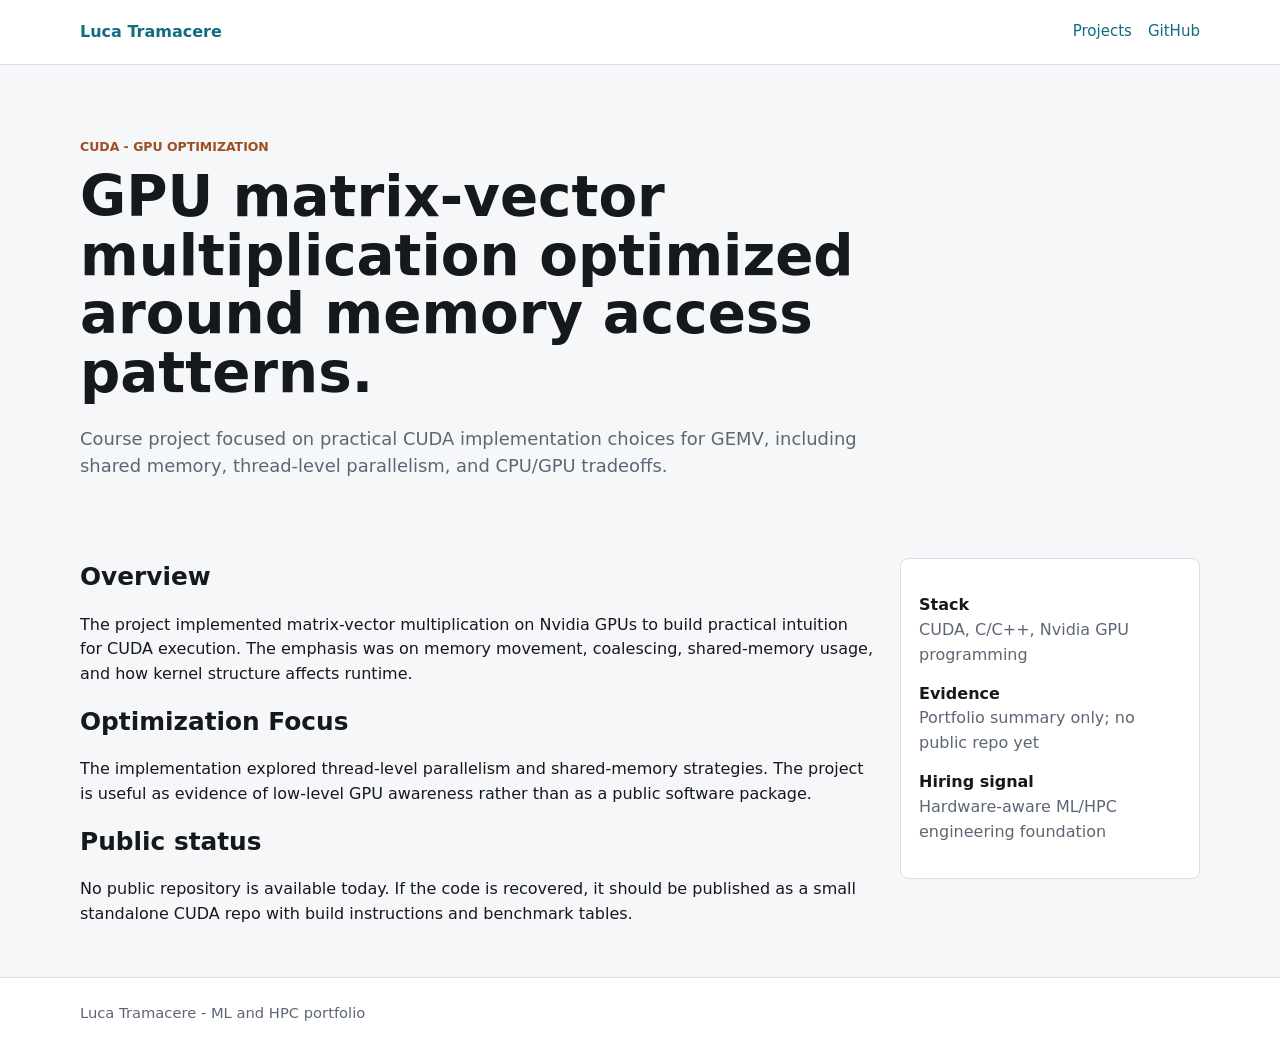
==== projects/gemv-cuda.html @ 8af12b03 "Create GitHub Pages portfolio" ====
<!doctype html>
<html lang="en">
  <head>
    <meta charset="utf-8">
    <meta name="viewport" content="width=device-width, initial-scale=1">
    <title>GEMV with CUDA - Luca Tramacere</title>
    <link rel="stylesheet" href="../styles.css">
  </head>
  <body>
    <header class="site-header"><nav class="nav"><a class="brand" href="../">Luca Tramacere</a><div class="nav-links"><a href="../#projects">Projects</a><a href="https://github.com/trama00">GitHub</a></div></nav></header>
    <main class="wrap">
      <section class="hero">
        <p class="eyebrow">CUDA - GPU optimization</p>
        <h1>GPU matrix-vector multiplication optimized around memory access patterns.</h1>
        <p class="lead">Course project focused on practical CUDA implementation choices for GEMV, including shared memory, thread-level parallelism, and CPU/GPU tradeoffs.</p>
      </section>
      <section class="project-layout">
        <article>
          <h2>Overview</h2>
          <p>The project implemented matrix-vector multiplication on Nvidia GPUs to build practical intuition for CUDA execution. The emphasis was on memory movement, coalescing, shared-memory usage, and how kernel structure affects runtime.</p>
          <h2>Optimization Focus</h2>
          <p>The implementation explored thread-level parallelism and shared-memory strategies. The project is useful as evidence of low-level GPU awareness rather than as a public software package.</p>
          <h2>Public status</h2>
          <p>No public repository is available today. If the code is recovered, it should be published as a small standalone CUDA repo with build instructions and benchmark tables.</p>
        </article>
        <aside class="facts">
          <dl>
            <dt>Stack</dt><dd>CUDA, C/C++, Nvidia GPU programming</dd>
            <dt>Evidence</dt><dd>Portfolio summary only; no public repo yet</dd>
            <dt>Hiring signal</dt><dd>Hardware-aware ML/HPC engineering foundation</dd>
          </dl>
        </aside>
      </section>
    </main>
    <footer class="site-footer"><div class="wrap">Luca Tramacere - ML and HPC portfolio</div></footer>
  </body>
</html>
---- styles.css ----
:root {
  color-scheme: light;
  --bg: #f6f7f9;
  --panel: #ffffff;
  --ink: #15181d;
  --muted: #5c6675;
  --line: #d9dee7;
  --accent: #0f6c81;
  --accent-2: #9c4f20;
  --code: #eef3f6;
}

* {
  box-sizing: border-box;
}

body {
  margin: 0;
  background: var(--bg);
  color: var(--ink);
  font-family: Inter, ui-sans-serif, system-ui, -apple-system, BlinkMacSystemFont, "Segoe UI", sans-serif;
  line-height: 1.55;
}

a {
  color: var(--accent);
  text-decoration: none;
}

a:hover {
  text-decoration: underline;
}

.site-header,
.site-footer {
  border-bottom: 1px solid var(--line);
  background: var(--panel);
}

.site-footer {
  border-top: 1px solid var(--line);
  border-bottom: 0;
}

.nav,
.wrap {
  width: min(1120px, calc(100% - 40px));
  margin: 0 auto;
}

.nav {
  min-height: 64px;
  display: flex;
  align-items: center;
  justify-content: space-between;
  gap: 24px;
}

.brand {
  font-weight: 700;
  letter-spacing: 0;
}

.nav-links {
  display: flex;
  flex-wrap: wrap;
  gap: 16px;
  font-size: 0.94rem;
}

.hero {
  padding: 72px 0 44px;
}

.eyebrow {
  margin: 0 0 12px;
  color: var(--accent-2);
  font-weight: 700;
  text-transform: uppercase;
  font-size: 0.78rem;
}

h1 {
  max-width: 880px;
  margin: 0;
  font-size: clamp(2rem, 4.4vw, 4.1rem);
  line-height: 1.04;
  letter-spacing: 0;
}

.lead {
  max-width: 820px;
  color: var(--muted);
  font-size: 1.12rem;
  margin: 22px 0 0;
}

.actions {
  display: flex;
  flex-wrap: wrap;
  gap: 12px;
  margin-top: 28px;
}

.button {
  display: inline-flex;
  align-items: center;
  min-height: 42px;
  padding: 0 16px;
  border: 1px solid var(--line);
  background: var(--panel);
  color: var(--ink);
  font-weight: 650;
}

.button.primary {
  border-color: var(--accent);
  background: var(--accent);
  color: white;
}

section {
  padding: 34px 0;
}

.section-head {
  display: flex;
  justify-content: space-between;
  align-items: end;
  gap: 24px;
  border-top: 1px solid var(--line);
  padding-top: 28px;
  margin-bottom: 18px;
}

h2 {
  margin: 0;
  font-size: 1.55rem;
}

.section-note {
  max-width: 600px;
  margin: 0;
  color: var(--muted);
}

.grid {
  display: grid;
  grid-template-columns: repeat(2, minmax(0, 1fr));
  gap: 16px;
}

.card {
  background: var(--panel);
  border: 1px solid var(--line);
  border-radius: 8px;
  padding: 20px;
}

.card h3 {
  margin: 0 0 8px;
  font-size: 1.08rem;
}

.card p {
  margin: 0 0 12px;
  color: var(--muted);
}

.meta {
  display: flex;
  flex-wrap: wrap;
  gap: 8px;
  margin: 14px 0;
}

.tag {
  display: inline-flex;
  padding: 3px 8px;
  background: var(--code);
  border-radius: 999px;
  color: #33404d;
  font-size: 0.82rem;
}

.project-layout {
  display: grid;
  grid-template-columns: minmax(0, 1fr) 300px;
  gap: 26px;
  align-items: start;
}

.facts {
  background: var(--panel);
  border: 1px solid var(--line);
  border-radius: 8px;
  padding: 18px;
}

.facts dt {
  font-weight: 700;
}

.facts dd {
  margin: 0 0 14px;
  color: var(--muted);
}

pre,
code {
  background: var(--code);
}

code {
  padding: 2px 4px;
  border-radius: 4px;
}

footer .wrap {
  padding: 24px 0;
  color: var(--muted);
  font-size: 0.92rem;
}

@media (max-width: 760px) {
  .nav {
    align-items: flex-start;
    flex-direction: column;
    padding: 16px 0;
  }

  .grid,
  .project-layout {
    grid-template-columns: 1fr;
  }

  .section-head {
    display: block;
  }
}
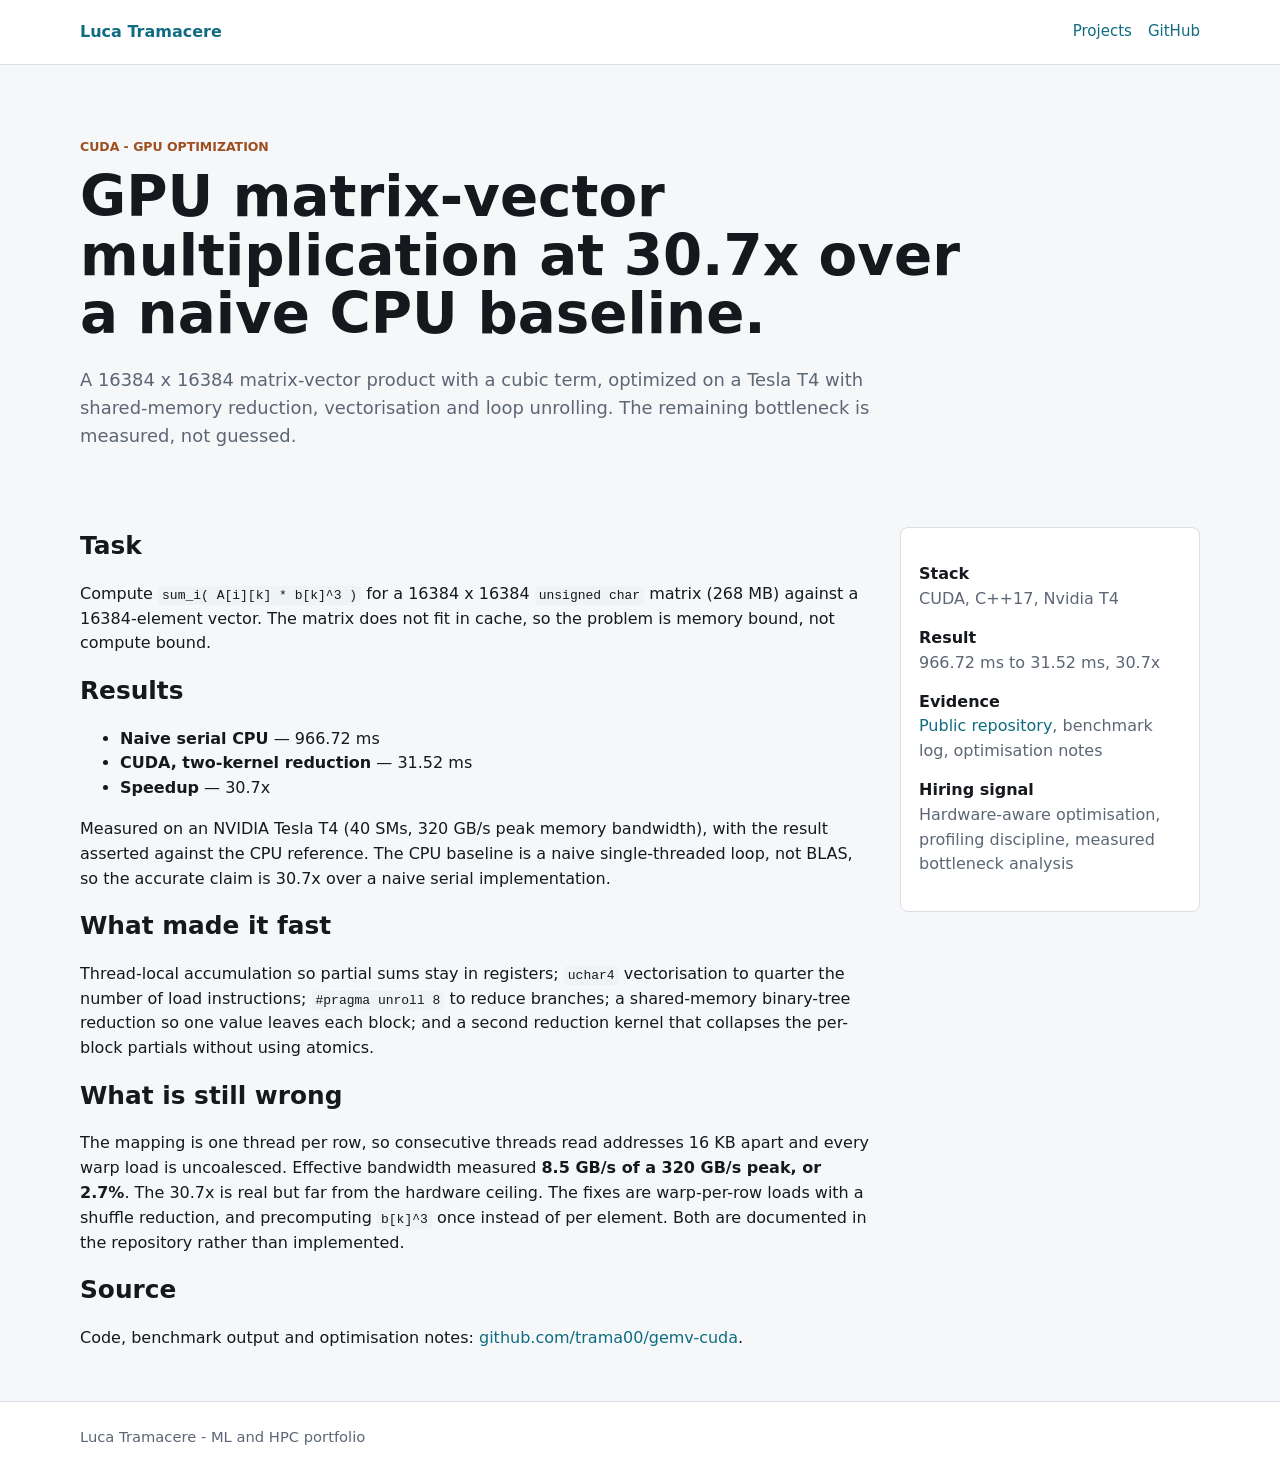
==== commit b54781e7: "Publish GEMV with CUDA: real benchmarks, public repo link The GPU optimisation project now has a pub" ====
--- a/projects/gemv-cuda.html
+++ b/projects/gemv-cuda.html
@@ -11,23 +11,33 @@
     <main class="wrap">
       <section class="hero">
         <p class="eyebrow">CUDA - GPU optimization</p>
-        <h1>GPU matrix-vector multiplication optimized around memory access patterns.</h1>
-        <p class="lead">Course project focused on practical CUDA implementation choices for GEMV, including shared memory, thread-level parallelism, and CPU/GPU tradeoffs.</p>
+        <h1>GPU matrix-vector multiplication at 30.7x over a naive CPU baseline.</h1>
+        <p class="lead">A 16384 x 16384 matrix-vector product with a cubic term, optimized on a Tesla T4 with shared-memory reduction, vectorisation and loop unrolling. The remaining bottleneck is measured, not guessed.</p>
       </section>
       <section class="project-layout">
         <article>
-          <h2>Overview</h2>
-          <p>The project implemented matrix-vector multiplication on Nvidia GPUs to build practical intuition for CUDA execution. The emphasis was on memory movement, coalescing, shared-memory usage, and how kernel structure affects runtime.</p>
-          <h2>Optimization Focus</h2>
-          <p>The implementation explored thread-level parallelism and shared-memory strategies. The project is useful as evidence of low-level GPU awareness rather than as a public software package.</p>
-          <h2>Public status</h2>
-          <p>No public repository is available today. If the code is recovered, it should be published as a small standalone CUDA repo with build instructions and benchmark tables.</p>
+          <h2>Task</h2>
+          <p>Compute <code>sum_i( A[i][k] * b[k]^3 )</code> for a 16384 x 16384 <code>unsigned char</code> matrix (268 MB) against a 16384-element vector. The matrix does not fit in cache, so the problem is memory bound, not compute bound.</p>
+          <h2>Results</h2>
+          <ul>
+            <li><strong>Naive serial CPU</strong> — 966.72 ms</li>
+            <li><strong>CUDA, two-kernel reduction</strong> — 31.52 ms</li>
+            <li><strong>Speedup</strong> — 30.7x</li>
+          </ul>
+          <p>Measured on an NVIDIA Tesla T4 (40 SMs, 320 GB/s peak memory bandwidth), with the result asserted against the CPU reference. The CPU baseline is a naive single-threaded loop, not BLAS, so the accurate claim is 30.7x over a naive serial implementation.</p>
+          <h2>What made it fast</h2>
+          <p>Thread-local accumulation so partial sums stay in registers; <code>uchar4</code> vectorisation to quarter the number of load instructions; <code>#pragma unroll 8</code> to reduce branches; a shared-memory binary-tree reduction so one value leaves each block; and a second reduction kernel that collapses the per-block partials without using atomics.</p>
+          <h2>What is still wrong</h2>
+          <p>The mapping is one thread per row, so consecutive threads read addresses 16 KB apart and every warp load is uncoalesced. Effective bandwidth measured <strong>8.5 GB/s of a 320 GB/s peak, or 2.7%</strong>. The 30.7x is real but far from the hardware ceiling. The fixes are warp-per-row loads with a shuffle reduction, and precomputing <code>b[k]^3</code> once instead of per element. Both are documented in the repository rather than implemented.</p>
+          <h2>Source</h2>
+          <p>Code, benchmark output and optimisation notes: <a href="https://github.com/trama00/gemv-cuda">github.com/trama00/gemv-cuda</a>.</p>
         </article>
         <aside class="facts">
           <dl>
-            <dt>Stack</dt><dd>CUDA, C/C++, Nvidia GPU programming</dd>
-            <dt>Evidence</dt><dd>Portfolio summary only; no public repo yet</dd>
-            <dt>Hiring signal</dt><dd>Hardware-aware ML/HPC engineering foundation</dd>
+            <dt>Stack</dt><dd>CUDA, C++17, Nvidia T4</dd>
+            <dt>Result</dt><dd>966.72 ms to 31.52 ms, 30.7x</dd>
+            <dt>Evidence</dt><dd><a href="https://github.com/trama00/gemv-cuda">Public repository</a>, benchmark log, optimisation notes</dd>
+            <dt>Hiring signal</dt><dd>Hardware-aware optimisation, profiling discipline, measured bottleneck analysis</dd>
           </dl>
         </aside>
       </section>
